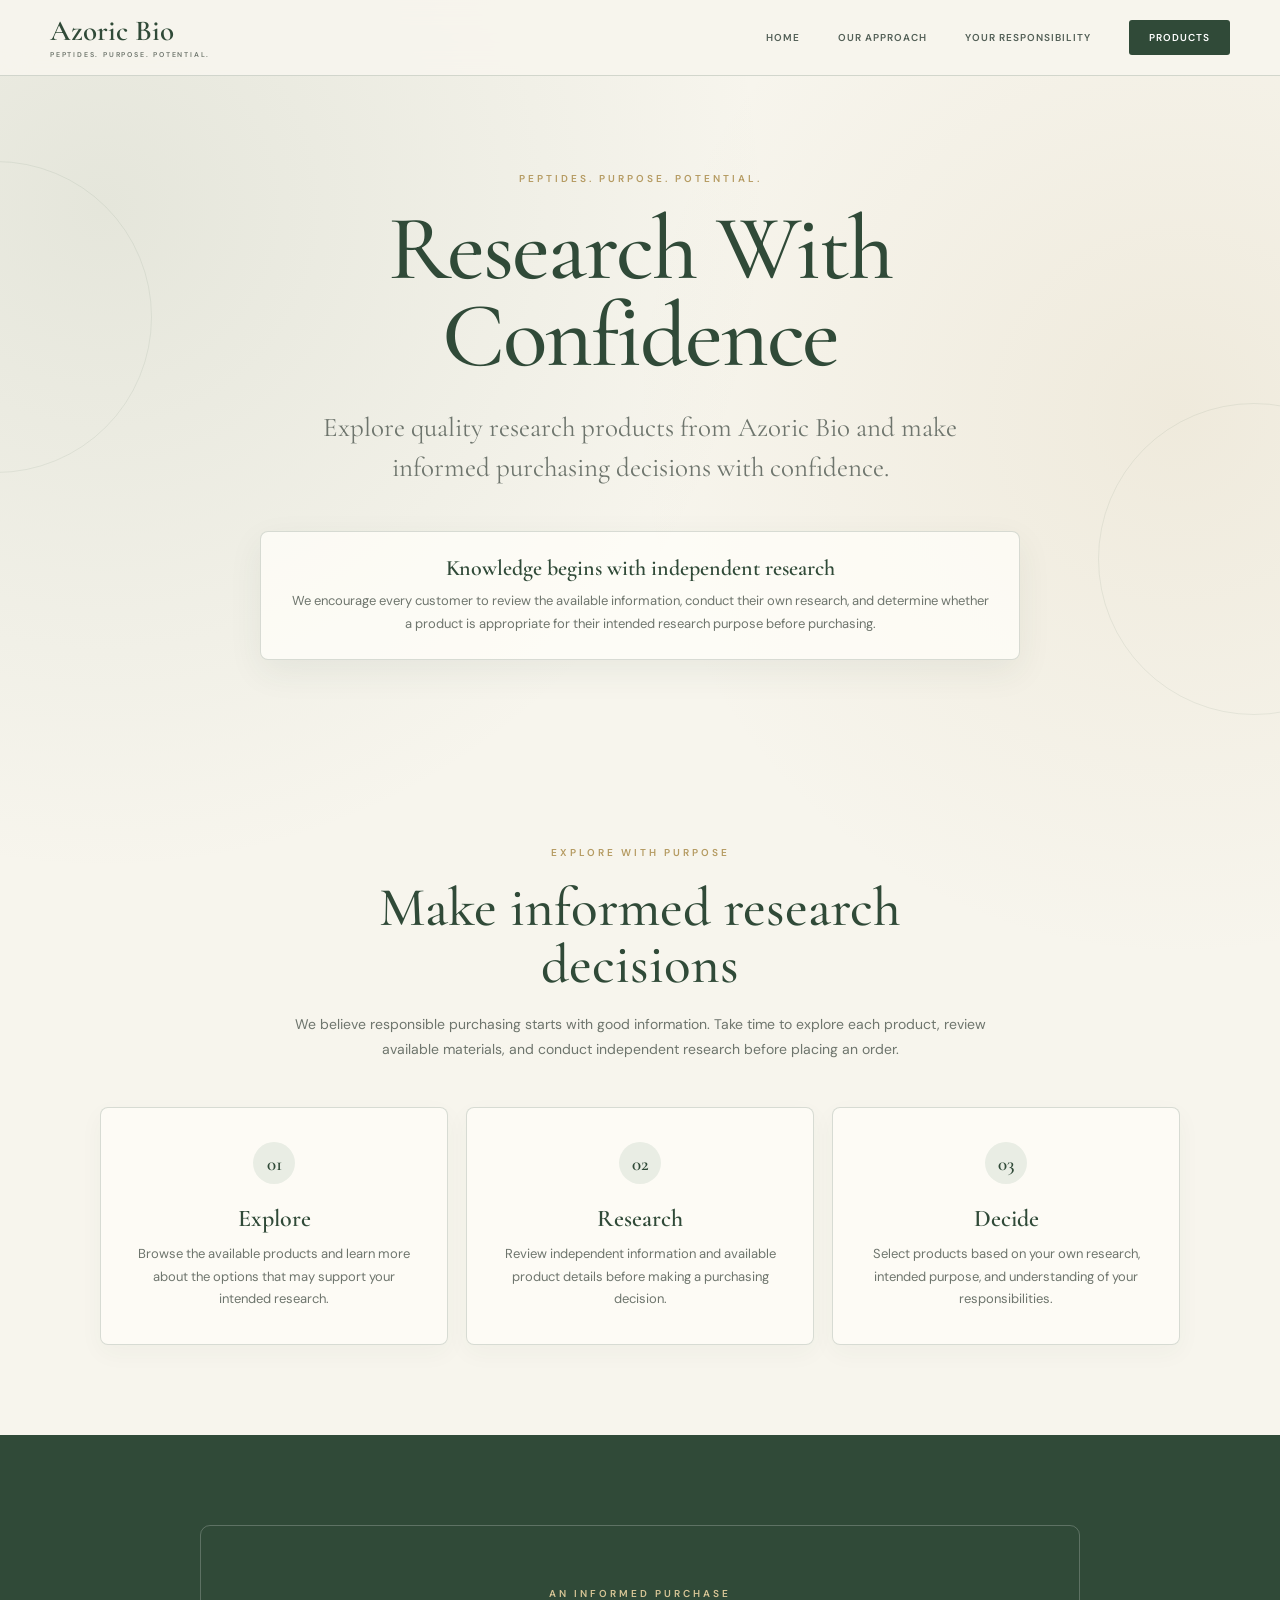
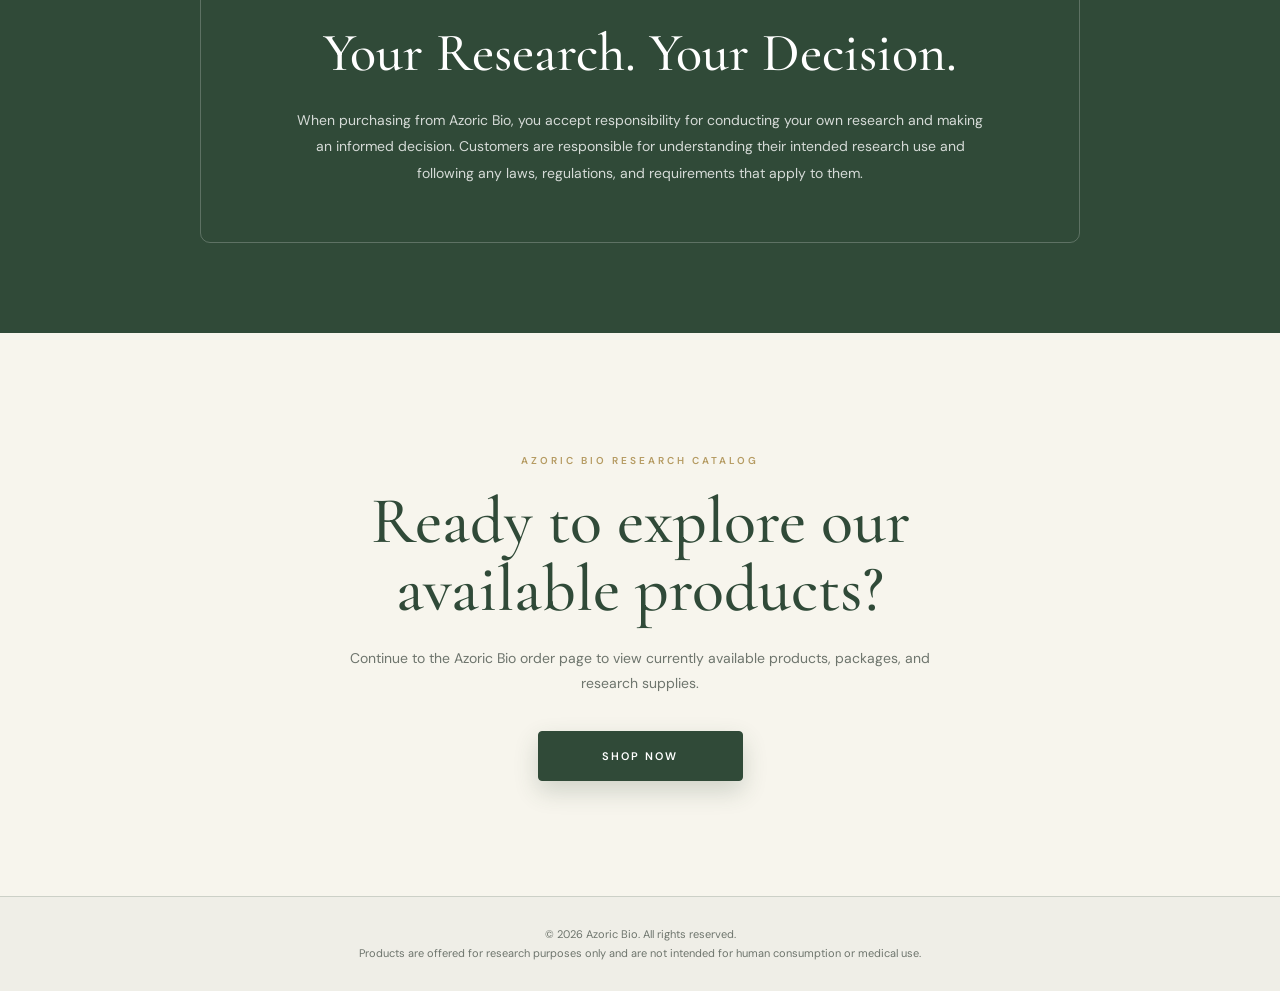
==== index.html @ 58c28a0c "shop to products" ====
<!DOCTYPE html>
<html lang="en">
<head>
  <meta charset="UTF-8">
  <meta name="viewport" content="width=device-width, initial-scale=1.0">

  <title>Azoric Bio — Research With Confidence</title>

  <link
    href="https://fonts.googleapis.com/css2?family=Cormorant+Garamond:wght@400;500;600;700&family=DM+Sans:wght@400;500;600&display=swap"
    rel="stylesheet"
  >

  <style>
    :root {
      --ivory: #f7f5ed;
      --surface: #fffef9;
      --green: #304a38;
      --sage: #87977d;
      --sage-light: #e9ede4;
      --gold: #b59b62;
      --text: #26352b;
      --muted: #6e756d;
      --border: rgba(48, 74, 56, 0.18);
    }

    * {
      box-sizing: border-box;
      margin: 0;
      padding: 0;
    }

    html {
      scroll-behavior: smooth;
    }

    body {
      min-height: 100vh;
      color: var(--text);
      background:
        radial-gradient(
          circle at 8% 8%,
          rgba(135, 151, 125, 0.16),
          transparent 25%
        ),
        radial-gradient(
          circle at 92% 16%,
          rgba(181, 155, 98, 0.12),
          transparent 22%
        ),
        var(--ivory);
      font-family: "DM Sans", Arial, sans-serif;
    }

    a {
      color: inherit;
    }

    /* Header */

    .site-header {
      position: sticky;
      top: 0;
      z-index: 10;
      display: grid;
      grid-template-columns: auto 1fr;
      align-items: center;
      gap: 35px;
      min-height: 76px;
      padding: 12px max(24px, calc((100% - 1180px) / 2));
      background: rgba(247, 245, 237, 0.94);
      border-bottom: 1px solid var(--border);
      backdrop-filter: blur(14px);
    }

    .brand {
      text-decoration: none;
      white-space: nowrap;
    }

    .brand-name {
      display: block;
      color: var(--green);
      font-family: "Cormorant Garamond", Georgia, serif;
      font-size: 29px;
      font-weight: 600;
      line-height: 1;
    }

    .brand-tagline {
      display: block;
      margin-top: 5px;
      color: var(--muted);
      font-size: 7px;
      font-weight: 600;
      letter-spacing: 1.8px;
      text-transform: uppercase;
    }

    .main-nav {
      display: flex;
      align-items: center;
      justify-content: flex-end;
      gap: clamp(18px, 3vw, 38px);
    }

    .main-nav a {
      padding: 12px 0;
      color: #536057;
      font-size: 10px;
      font-weight: 600;
      letter-spacing: 1px;
      text-decoration: none;
      text-transform: uppercase;
      white-space: nowrap;
      transition: color 0.2s ease;
    }

    .main-nav a:hover {
      color: var(--green);
    }

    .nav-shop {
      padding: 11px 20px !important;
      color: white !important;
      background: var(--green);
      border-radius: 3px;
      transition:
        background 0.2s ease,
        transform 0.2s ease !important;
    }

    .nav-shop:hover {
      background: #243a2b;
      transform: translateY(-1px);
    }

    main {
      overflow: hidden;
    }

    /* Hero */

    .hero {
      position: relative;
      display: grid;
      place-items: center;
      min-height: 620px;
      padding: 90px 24px;
      text-align: center;
    }

    .hero::before,
    .hero::after {
      content: "";
      position: absolute;
      width: 310px;
      height: 310px;
      border: 1px solid rgba(48, 74, 56, 0.08);
      border-radius: 50%;
    }

    .hero::before {
      top: 85px;
      left: -160px;
    }

    .hero::after {
      right: -130px;
      bottom: 35px;
    }

    .hero-content {
      position: relative;
      z-index: 1;
      width: 100%;
      max-width: 850px;
    }

    .eyebrow {
      display: inline-block;
      margin-bottom: 20px;
      color: var(--gold);
      font-size: 10px;
      font-weight: 600;
      letter-spacing: 3px;
      text-transform: uppercase;
    }

    .hero h1 {
      color: var(--green);
      font-family: "Cormorant Garamond", Georgia, serif;
      font-size: clamp(55px, 8vw, 92px);
      font-weight: 500;
      letter-spacing: -2px;
      line-height: 0.95;
    }

    .hero-description {
      max-width: 650px;
      margin: 28px auto 0;
      color: var(--muted);
      font-family: "Cormorant Garamond", Georgia, serif;
      font-size: clamp(20px, 3vw, 27px);
      line-height: 1.5;
    }

    .research-notice {
      max-width: 760px;
      margin: 42px auto 0;
      padding: 23px 28px;
      background: rgba(255, 254, 249, 0.76);
      border: 1px solid var(--border);
      border-radius: 8px;
      box-shadow: 0 12px 35px rgba(48, 74, 56, 0.07);
    }

    .research-notice strong {
      display: block;
      margin-bottom: 8px;
      color: var(--green);
      font-family: "Cormorant Garamond", Georgia, serif;
      font-size: 22px;
      font-weight: 600;
    }

    .research-notice p {
      color: var(--muted);
      font-size: 13px;
      line-height: 1.8;
    }

    /* Shared sections */

    .content-section {
      padding: 90px 24px;
      scroll-margin-top: 80px;
    }

    .section-inner {
      width: 100%;
      max-width: 1080px;
      margin: 0 auto;
    }

    .section-heading {
      max-width: 700px;
      margin: 0 auto 45px;
      text-align: center;
    }

    .section-heading h2 {
      color: var(--green);
      font-family: "Cormorant Garamond", Georgia, serif;
      font-size: clamp(38px, 5vw, 55px);
      font-weight: 500;
      line-height: 1.05;
    }

    .section-heading p {
      margin-top: 18px;
      color: var(--muted);
      font-size: 14px;
      line-height: 1.8;
    }

    /* Explore, research and decide cards */

    .use-grid {
      display: grid;
      grid-template-columns: repeat(3, minmax(0, 1fr));
      gap: 18px;
    }

    .use-card {
      padding: 34px 28px;
      background: rgba(255, 254, 249, 0.72);
      border: 1px solid var(--border);
      border-radius: 8px;
      text-align: center;
      box-shadow: 0 8px 24px rgba(48, 74, 56, 0.04);
      transition:
        transform 0.2s ease,
        box-shadow 0.2s ease;
    }

    .use-card:hover {
      transform: translateY(-3px);
      box-shadow: 0 13px 30px rgba(48, 74, 56, 0.08);
    }

    .use-card-number {
      display: grid;
      place-items: center;
      width: 42px;
      height: 42px;
      margin: 0 auto 20px;
      color: var(--green);
      background: var(--sage-light);
      border-radius: 50%;
      font-family: "Cormorant Garamond", Georgia, serif;
      font-size: 19px;
      font-weight: 600;
    }

    .use-card h3 {
      color: var(--green);
      font-family: "Cormorant Garamond", Georgia, serif;
      font-size: 24px;
      font-weight: 600;
    }

    .use-card p {
      margin-top: 10px;
      color: var(--muted);
      font-size: 13px;
      line-height: 1.7;
    }

    /* Customer responsibility section */

    .responsibility-section {
      background: var(--green);
    }

    .responsibility-card {
      max-width: 880px;
      margin: 0 auto;
      padding: 55px;
      color: white;
      border: 1px solid rgba(255, 255, 255, 0.22);
      border-radius: 10px;
      text-align: center;
    }

    .responsibility-card .eyebrow {
      color: #d7c596;
    }

    .responsibility-card h2 {
      font-family: "Cormorant Garamond", Georgia, serif;
      font-size: clamp(38px, 5vw, 54px);
      font-weight: 500;
    }

    .responsibility-card p {
      max-width: 700px;
      margin: 22px auto 0;
      color: rgba(255, 255, 255, 0.8);
      font-size: 14px;
      line-height: 1.9;
    }

    /* Shop call to action */

    .cta-section {
      padding: 115px 24px;
      text-align: center;
    }

    .cta-section h2 {
      max-width: 730px;
      margin: 0 auto;
      color: var(--green);
      font-family: "Cormorant Garamond", Georgia, serif;
      font-size: clamp(42px, 6vw, 66px);
      font-weight: 500;
      line-height: 1.04;
    }

    .cta-section p {
      max-width: 590px;
      margin: 22px auto 35px;
      color: var(--muted);
      font-size: 14px;
      line-height: 1.8;
    }

    .shop-button {
      display: inline-block;
      min-width: 205px;
      padding: 17px 28px;
      color: white;
      background: var(--green);
      border: 1px solid var(--green);
      border-radius: 4px;
      box-shadow: 0 10px 25px rgba(48, 74, 56, 0.2);
      font-size: 11px;
      font-weight: 600;
      letter-spacing: 2px;
      text-decoration: none;
      text-transform: uppercase;
      transition:
        color 0.2s ease,
        background 0.2s ease,
        transform 0.2s ease;
    }

    .shop-button:hover {
      color: var(--green);
      background: transparent;
      transform: translateY(-2px);
    }

    /* Footer */

    footer {
      padding: 28px 24px;
      color: var(--muted);
      background: #efeee7;
      border-top: 1px solid var(--border);
      font-size: 11px;
      line-height: 1.7;
      text-align: center;
    }

    /* Mobile */

    @media (max-width: 760px) {
      .site-header {
        grid-template-columns: 1fr;
        gap: 8px;
        padding: 14px 18px 0;
      }

      .main-nav {
        justify-content: flex-start;
        gap: 24px;
        overflow-x: auto;
        padding-bottom: 10px;
      }

      .main-nav a {
        font-size: 9px;
      }

      .nav-shop {
        padding: 9px 15px !important;
      }

      .hero {
        min-height: 560px;
        padding-top: 65px;
      }

      .use-grid {
        grid-template-columns: 1fr;
      }

      .responsibility-card {
        padding: 40px 24px;
      }
    }

    @media (max-width: 440px) {
      .brand-name {
        font-size: 25px;
      }

      .hero h1 {
        font-size: 53px;
      }

      .research-notice {
        padding: 22px 18px;
      }

      .content-section {
        padding: 70px 18px;
      }
    }
  </style>
</head>

<body id="top">

  <header class="site-header">
    <a class="brand" href="index.html">
      <span class="brand-name">Azoric Bio</span>
      <span class="brand-tagline">Peptides. Purpose. Potential.</span>
    </a>

    <nav class="main-nav" aria-label="Main navigation">
      <a href="#top">Home</a>
      <a href="#informed-research">Our Approach</a>
      <a href="#responsibility">Your Responsibility</a>
      <a class="nav-shop" href="order.html">Products</a>
    </nav>
  </header>

  <main>
    <section class="hero">
      <div class="hero-content">
        <span class="eyebrow">Peptides. Purpose. Potential.</span>

        <h1>Research With Confidence</h1>

        <p class="hero-description">
          Explore quality research products from Azoric Bio and make
          informed purchasing decisions with confidence.
        </p>

        <div class="research-notice">
          <strong>Knowledge begins with independent research</strong>

          <p>
            We encourage every customer to review the available information,
            conduct their own research, and determine whether a product is
            appropriate for their intended research purpose before purchasing.
          </p>
        </div>
      </div>
    </section>

    <section
      class="content-section"
      id="informed-research"
    >
      <div class="section-inner">
        <div class="section-heading">
          <span class="eyebrow">Explore With Purpose</span>

          <h2>Make informed research decisions</h2>

          <p>
            We believe responsible purchasing starts with good information.
            Take time to explore each product, review available materials,
            and conduct independent research before placing an order.
          </p>
        </div>

        <div class="use-grid">
          <article class="use-card">
            <span class="use-card-number">01</span>

            <h3>Explore</h3>

            <p>
              Browse the available products and learn more about the options
              that may support your intended research.
            </p>
          </article>

          <article class="use-card">
            <span class="use-card-number">02</span>

            <h3>Research</h3>

            <p>
              Review independent information and available product details
              before making a purchasing decision.
            </p>
          </article>

          <article class="use-card">
            <span class="use-card-number">03</span>

            <h3>Decide</h3>

            <p>
              Select products based on your own research, intended purpose,
              and understanding of your responsibilities.
            </p>
          </article>
        </div>
      </div>
    </section>

    <section
      class="content-section responsibility-section"
      id="responsibility"
    >
      <div class="section-inner">
        <div class="responsibility-card">
          <span class="eyebrow">An Informed Purchase</span>

          <h2>Your Research. Your Decision.</h2>

          <p>
            When purchasing from Azoric Bio, you accept responsibility for
            conducting your own research and making an informed decision.
            Customers are responsible for understanding their intended
            research use and following any laws, regulations, and requirements
            that apply to them.
          </p>
        </div>
      </div>
    </section>

    <section class="cta-section">
      <span class="eyebrow">Azoric Bio Research Catalog</span>

      <h2>Ready to explore our available products?</h2>

      <p>
        Continue to the Azoric Bio order page to view currently available
        products, packages, and research supplies.
      </p>

      <a class="shop-button" href="order.html">
        Shop Now
      </a>
    </section>
  </main>

  <footer>
    <div>© 2026 Azoric Bio. All rights reserved.</div>

    <div>
      Products are offered for research purposes only and are not intended
      for human consumption or medical use.
    </div>
  </footer>

</body>
</html>
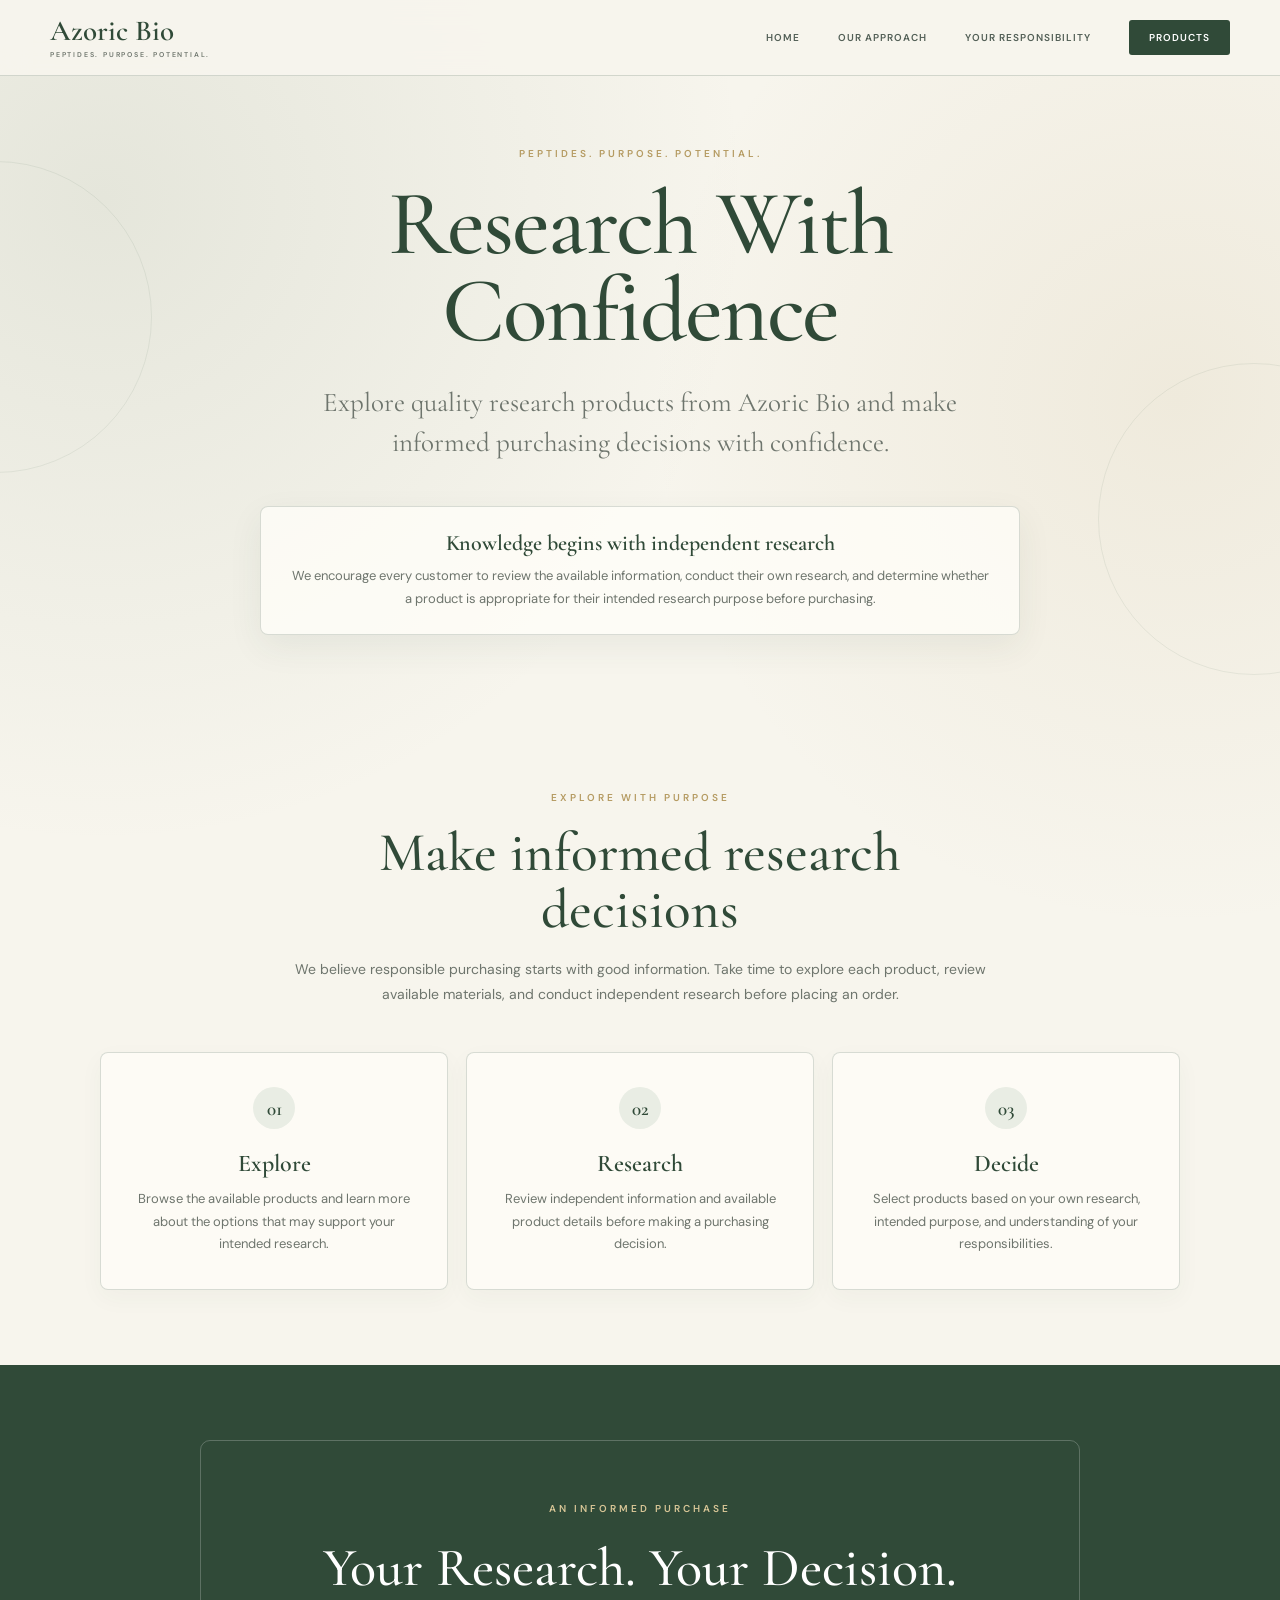
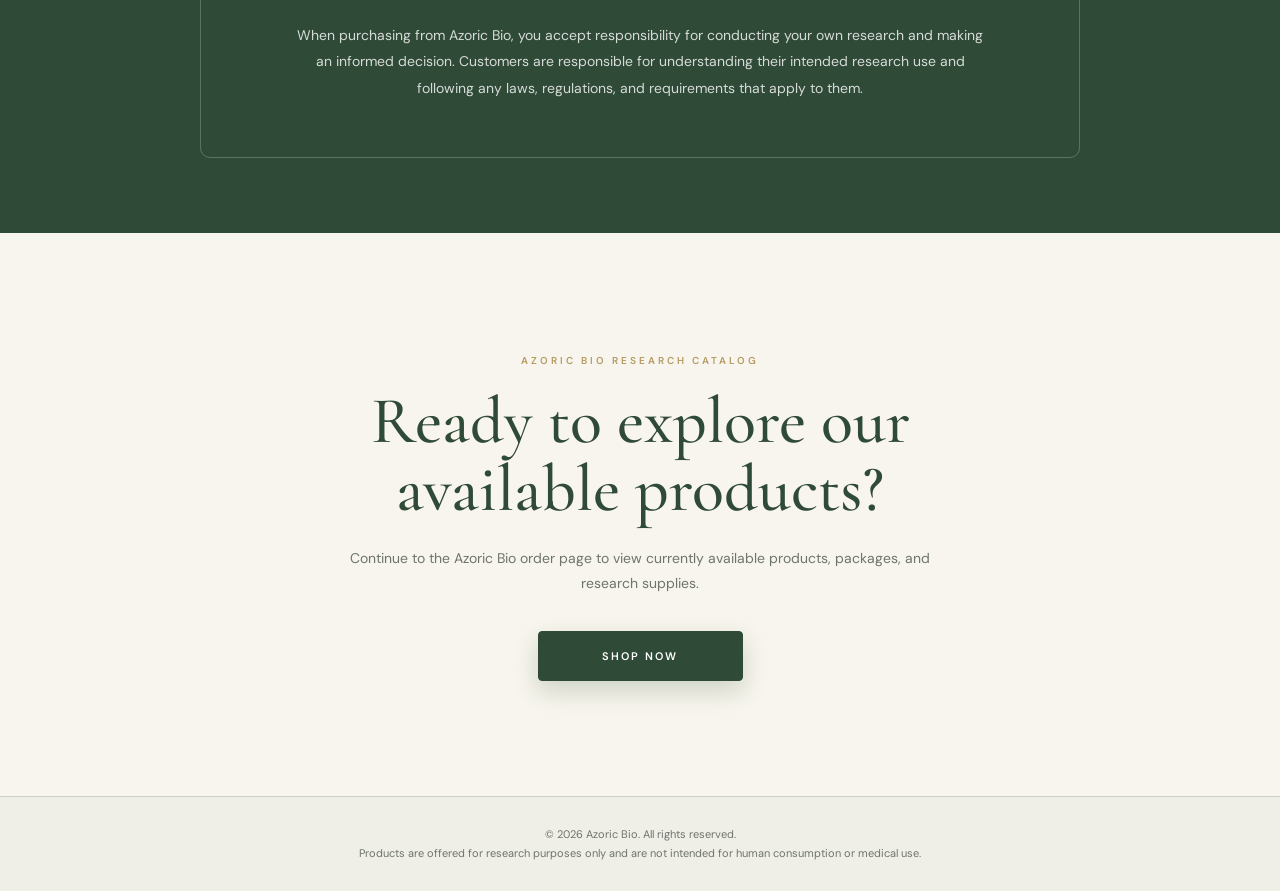
==== commit 05358af4: "Improve homepage spacing" ====
--- a/index.html
+++ b/index.html
@@ -145,8 +145,8 @@
       position: relative;
       display: grid;
       place-items: center;
-      min-height: 620px;
-      padding: 90px 24px;
+      min-height: auto;
+      padding: 65px 24px 75px;
       text-align: center;
     }
 
@@ -233,7 +233,7 @@
     /* Shared sections */
 
     .content-section {
-      padding: 90px 24px;
+      padding: 75px 24px;
       scroll-margin-top: 80px;
     }
 
@@ -439,8 +439,8 @@
       }
 
       .hero {
-        min-height: 560px;
-        padding-top: 65px;
+        min-height: auto;
+        padding-top: 50px 18px 60px;
       }
 
       .use-grid {
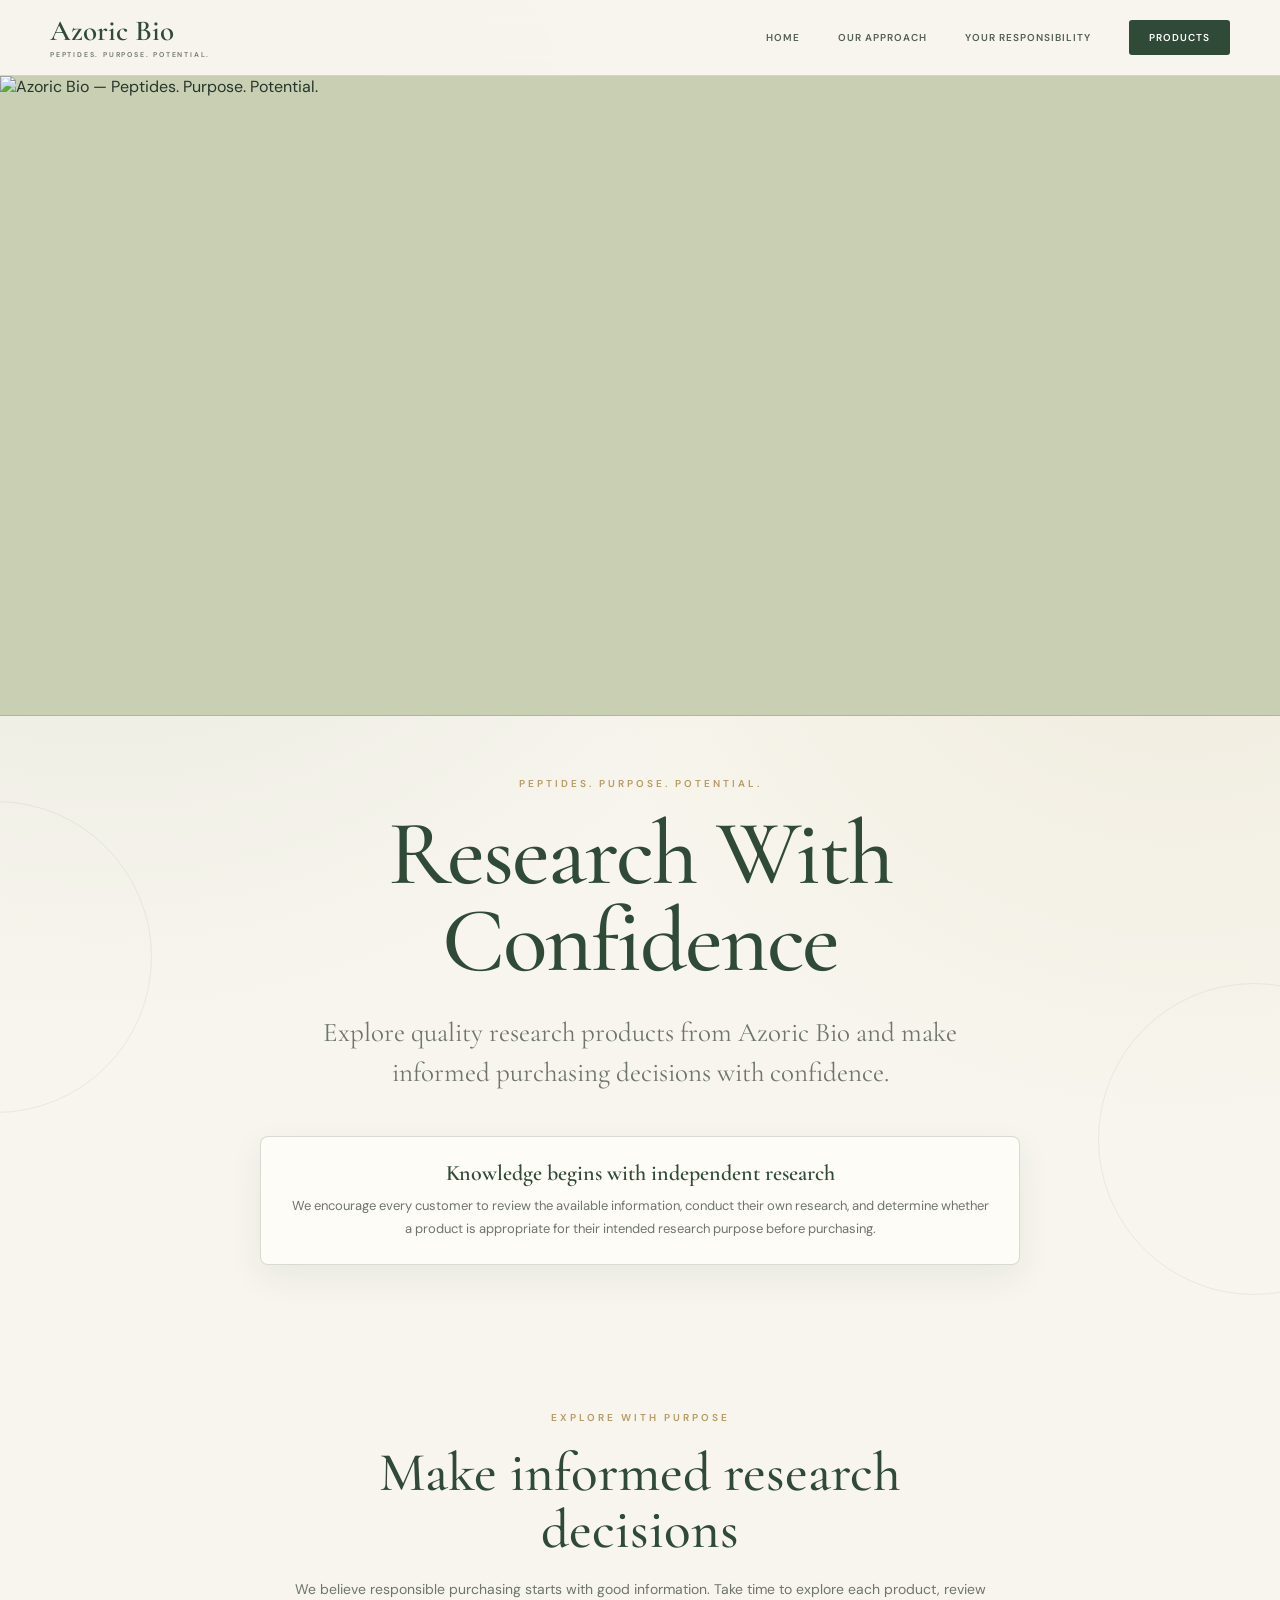
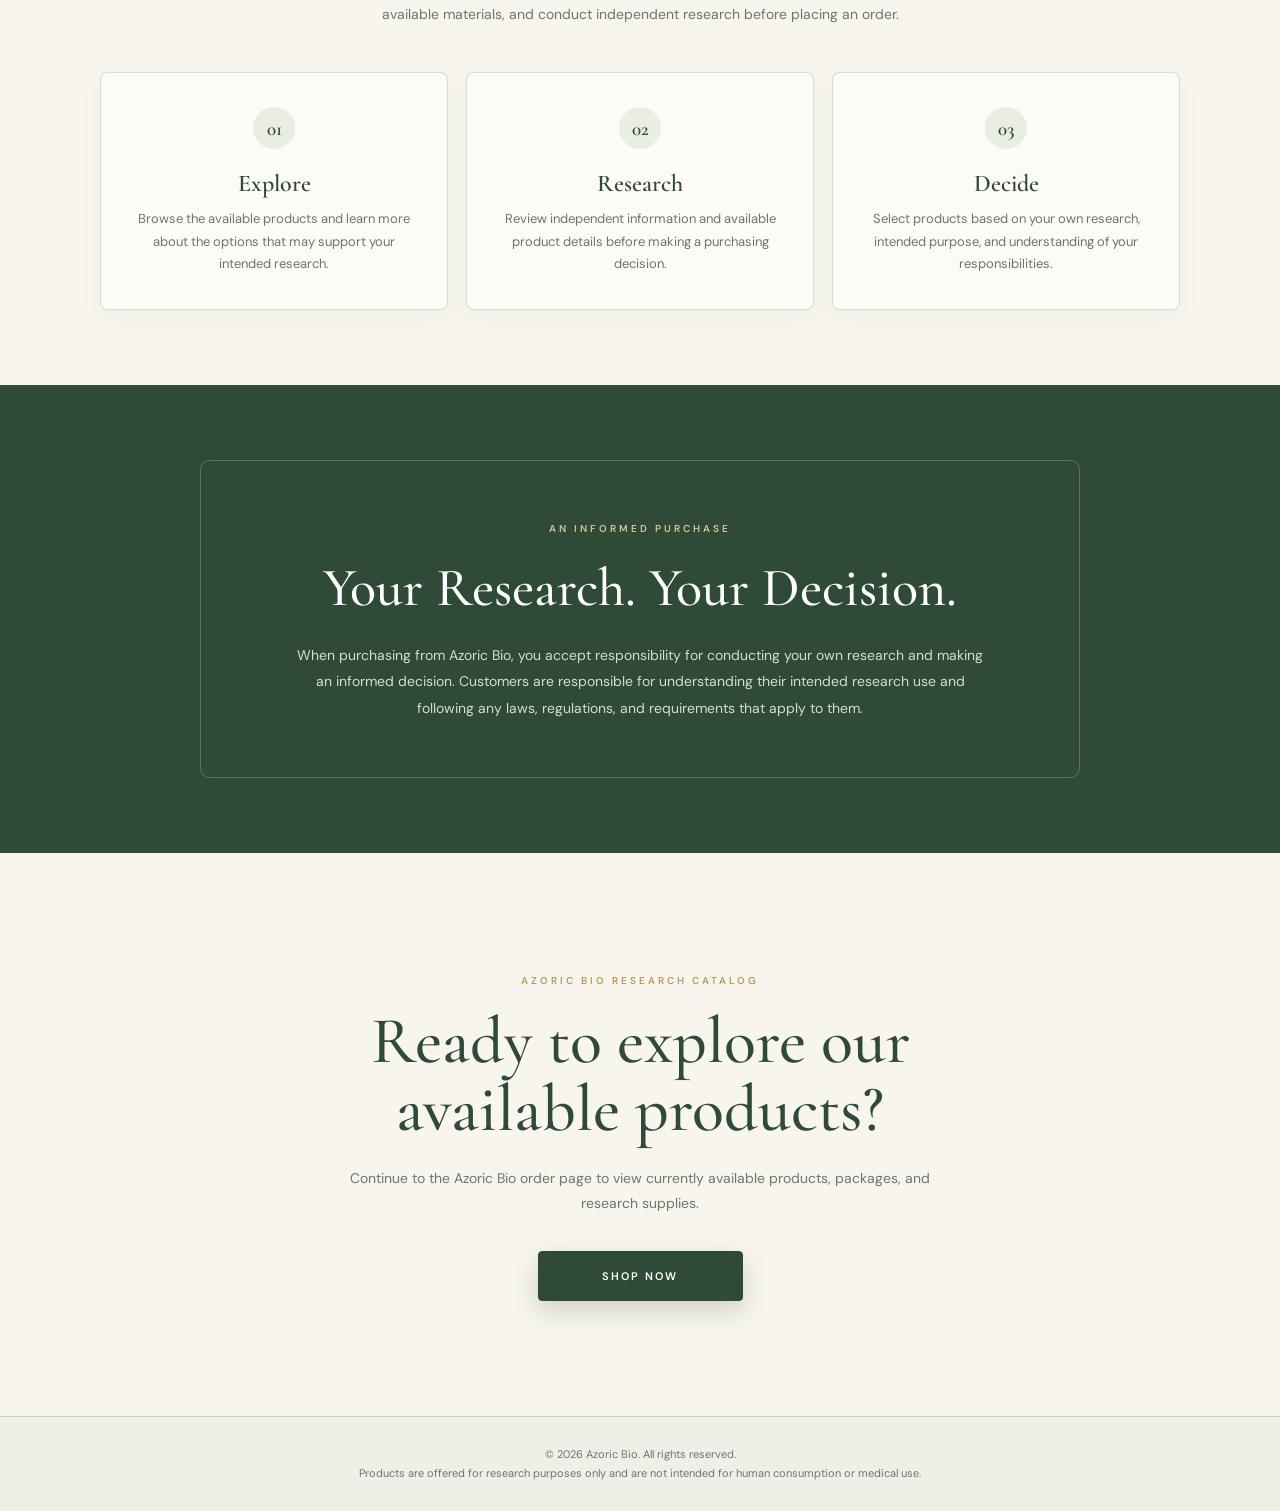
==== commit 5d7079fe: "Fix gap on homepage" ====
--- a/index.html
+++ b/index.html
@@ -146,7 +146,7 @@
       display: grid;
       place-items: center;
       min-height: auto;
-      padding: 65px 24px 75px;
+      padding: 55px 24px 65px;
       text-align: center;
     }
 
@@ -469,6 +469,33 @@
         padding: 70px 18px;
       }
     }
+
+/* Azoric Bio branded hero */
+
+.brand-hero {
+  width: 100%;
+  max-height: 640px;
+  overflow: hidden;
+  background: #c8cfb3;
+  border-bottom: 1px solid var(--border);
+}
+
+.brand-hero img {
+  display: block;
+  width: 100%;
+  height: clamp(360px, 55vw, 640px);
+  object-fit: cover;
+  object-position: center;
+}
+
+@media (max-width: 600px) {
+  .brand-hero img {
+    height: 430px;
+    object-fit: cover;
+    object-position: center;
+  }
+}
+    
   </style>
 </head>
 
@@ -489,6 +516,14 @@
   </header>
 
   <main>
+
+    <section class="brand-hero" aria-label="Azoric Bio">
+  <img
+    src="azoric-hero.jpeg"
+    alt="Azoric Bio — Peptides. Purpose. Potential."
+  >
+</section>
+    
     <section class="hero">
       <div class="hero-content">
         <span class="eyebrow">Peptides. Purpose. Potential.</span>
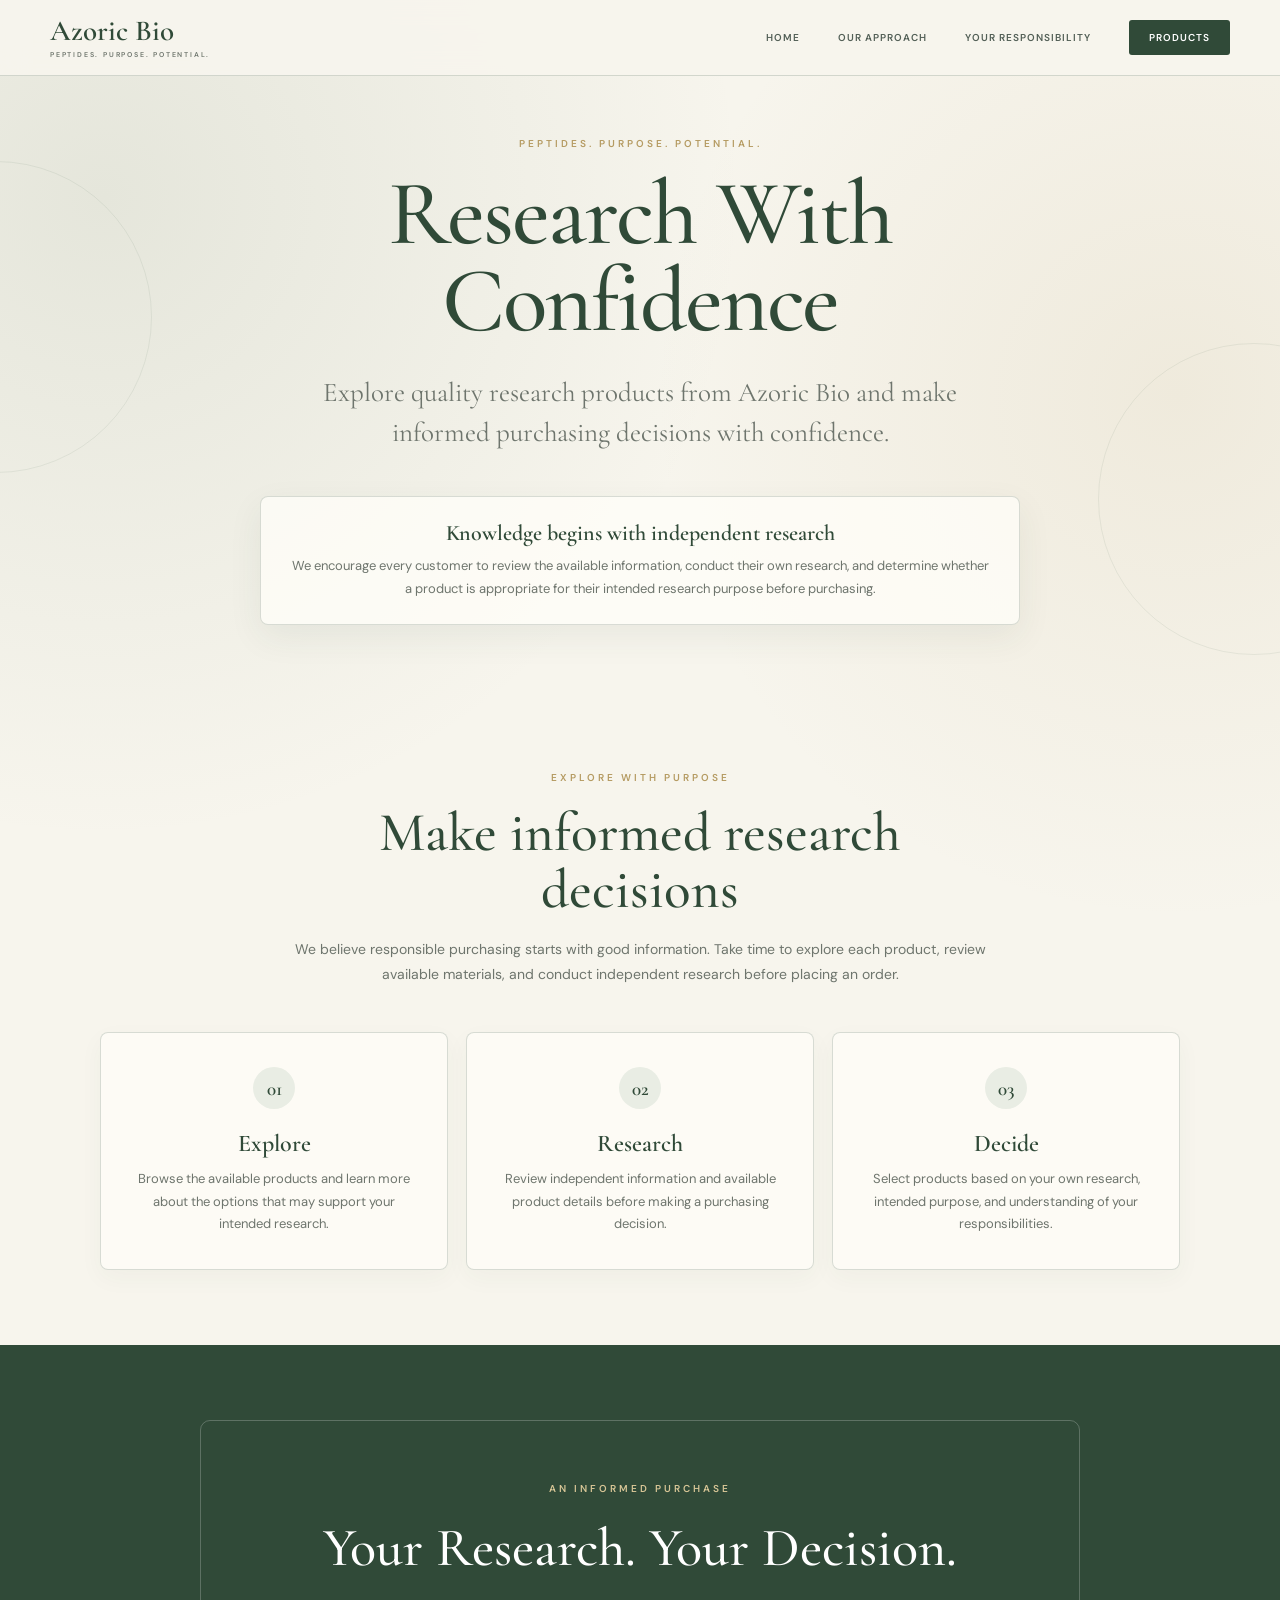
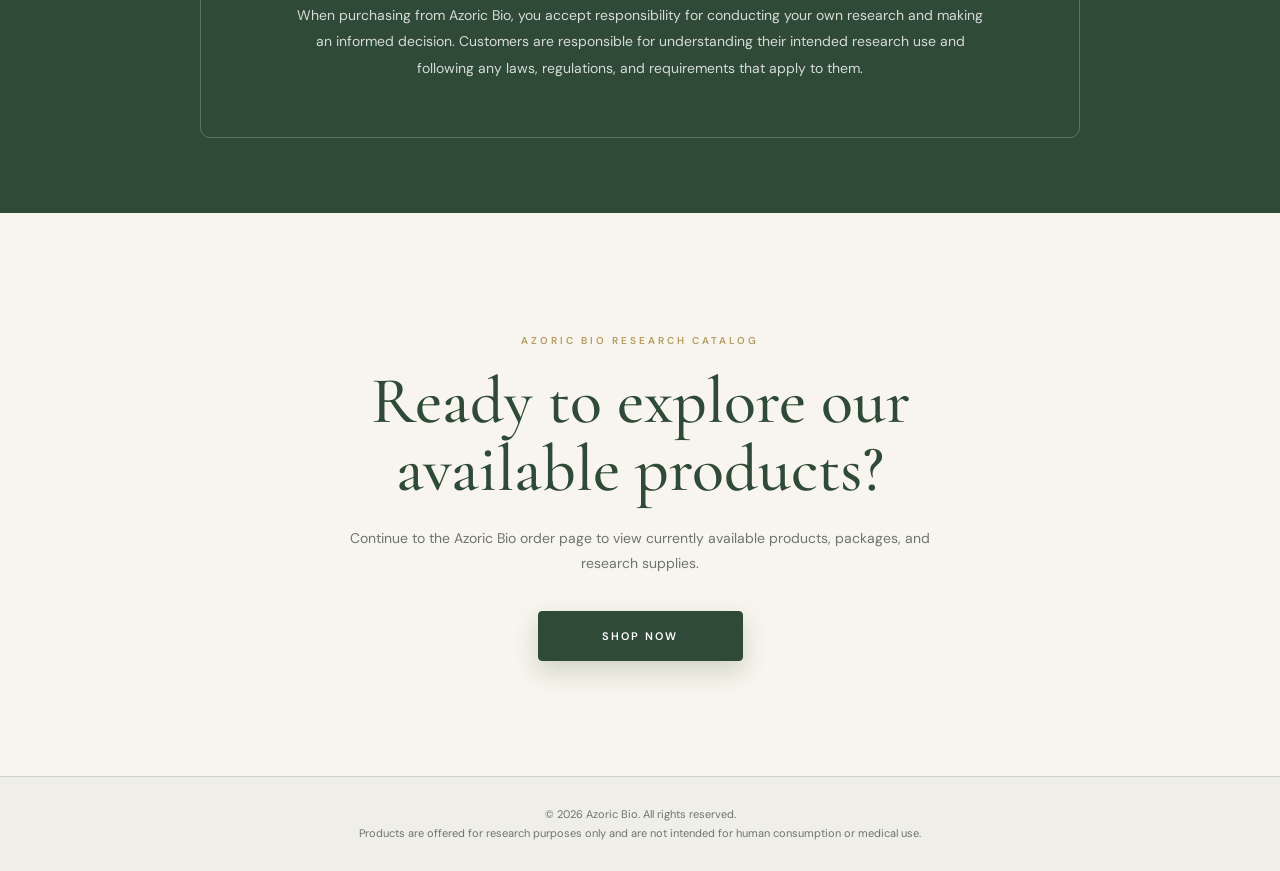
==== commit e2c0cf68: "back to original no logo" ====
--- a/index.html
+++ b/index.html
@@ -469,32 +469,6 @@
         padding: 70px 18px;
       }
     }
-
-/* Azoric Bio branded hero */
-
-.brand-hero {
-  width: 100%;
-  max-height: 640px;
-  overflow: hidden;
-  background: #c8cfb3;
-  border-bottom: 1px solid var(--border);
-}
-
-.brand-hero img {
-  display: block;
-  width: 100%;
-  height: clamp(360px, 55vw, 640px);
-  object-fit: cover;
-  object-position: center;
-}
-
-@media (max-width: 600px) {
-  .brand-hero img {
-    height: 430px;
-    object-fit: cover;
-    object-position: center;
-  }
-}
     
   </style>
 </head>
@@ -516,13 +490,6 @@
   </header>
 
   <main>
-
-    <section class="brand-hero" aria-label="Azoric Bio">
-  <img
-    src="azoric-hero.jpeg"
-    alt="Azoric Bio — Peptides. Purpose. Potential."
-  >
-</section>
     
     <section class="hero">
       <div class="hero-content">
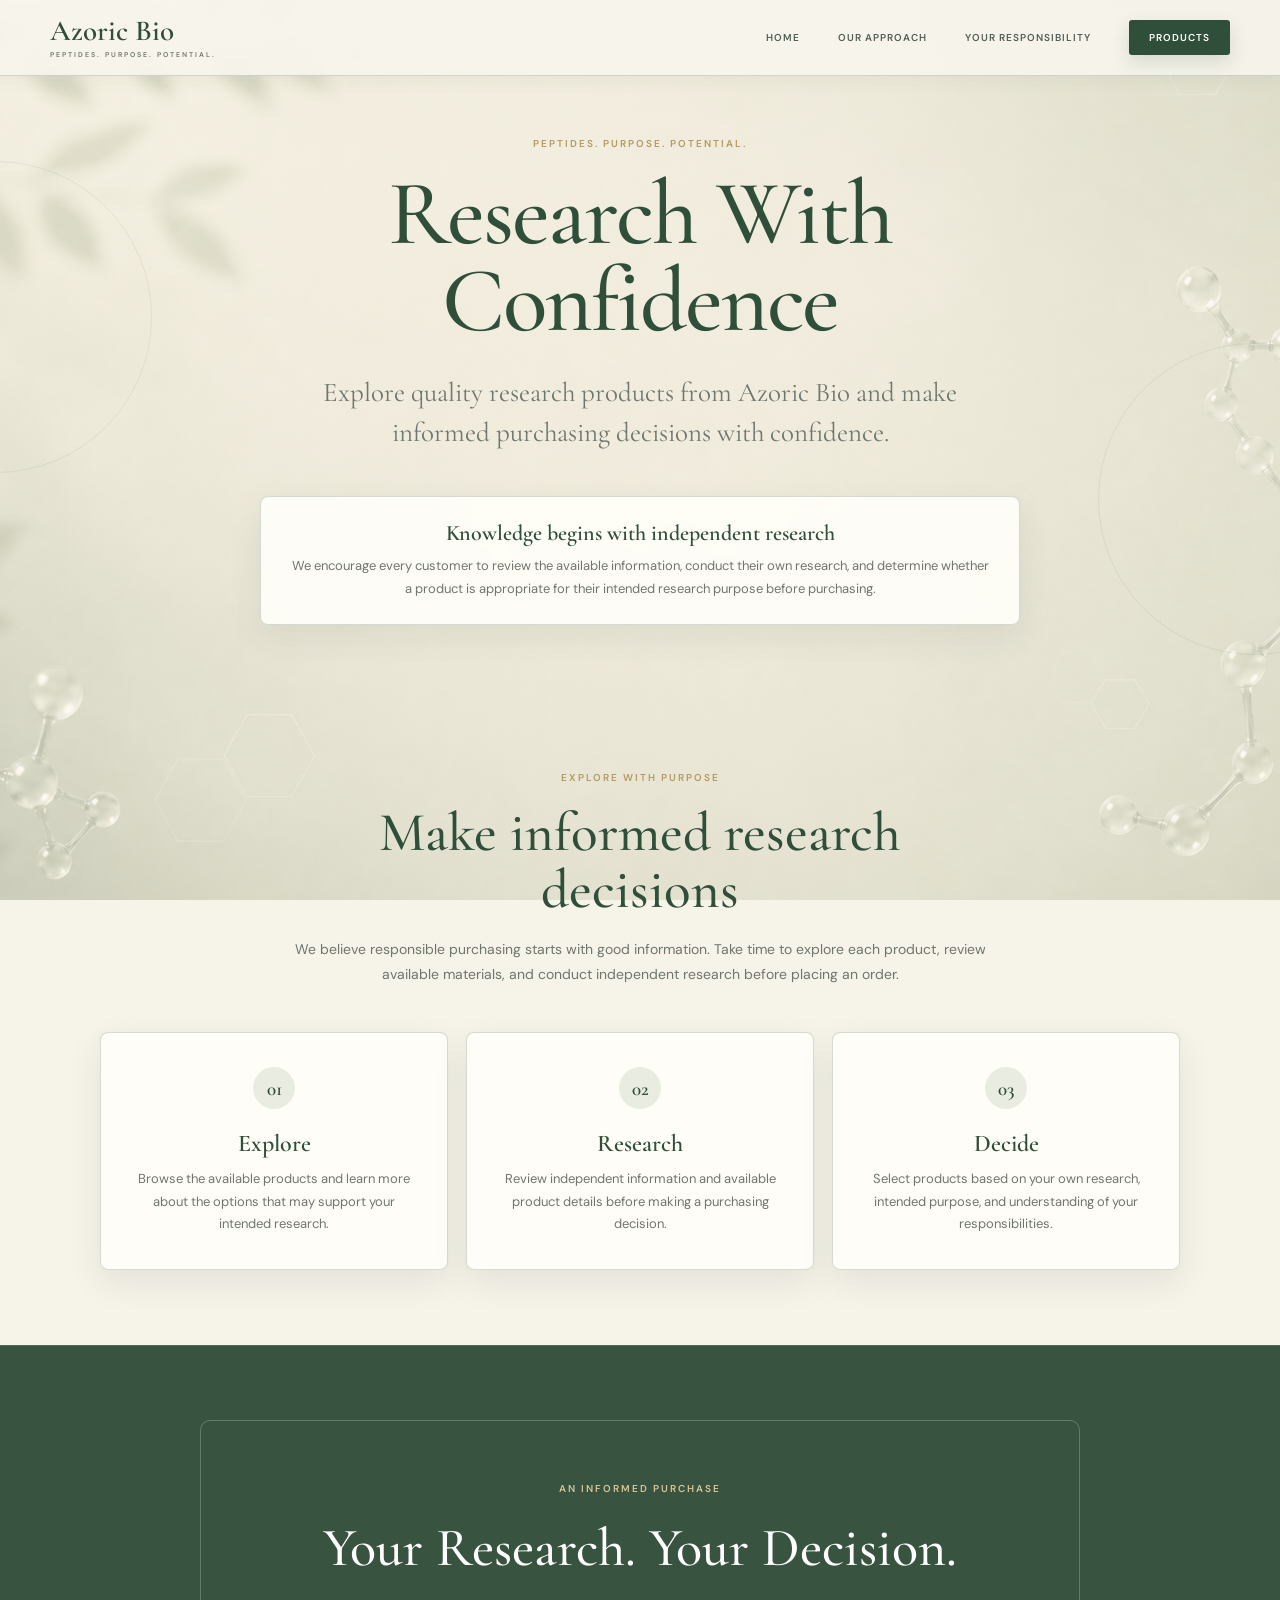
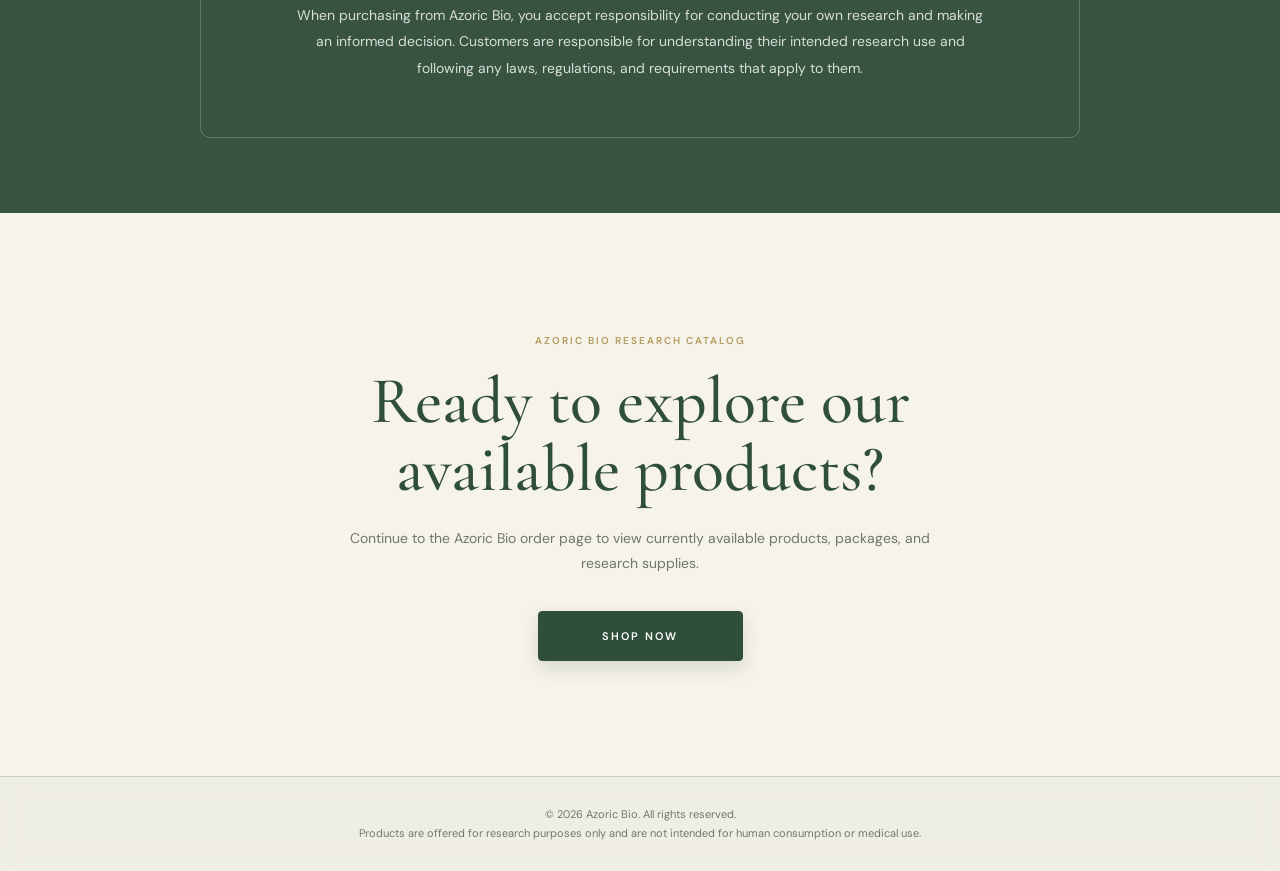
==== commit 6d7c0b79: "Apply shared Azoric Bio visual theme" ====
--- a/index.html
+++ b/index.html
@@ -471,6 +471,8 @@
     }
     
   </style>
+  <link href="https://fonts.googleapis.com/css2?family=Cormorant+Garamond:wght@400;500;600;700&family=DM+Sans:wght@400;500;600&display=swap" rel="stylesheet">
+  <link rel="stylesheet" href="azoric-theme.css">
 </head>
 
 <body id="top">
--- a/azoric-theme.css
+++ b/azoric-theme.css
@@ -0,0 +1,180 @@
+/* Shared Azoric Bio visual theme */
+:root {
+  --az-cream: #f6f3e9;
+  --az-surface: rgba(255, 254, 249, 0.91);
+  --az-sage: #aeb9a0;
+  --az-sage-soft: #e8ece1;
+  --az-green: #304f3a;
+  --az-green-dark: #243d2d;
+  --az-gold: #b59a60;
+  --az-muted: #6f766e;
+  --az-border: rgba(48, 79, 58, 0.20);
+  --az-shadow: 0 12px 34px rgba(48, 66, 52, 0.09);
+
+  --bg: var(--az-cream) !important;
+  --surface: #fffef9 !important;
+  --accent: #87997d !important;
+  --accent2: var(--az-sage-soft) !important;
+  --accent-dark: var(--az-green) !important;
+  --text: #273a2d !important;
+  --muted: var(--az-muted) !important;
+  --border: var(--az-border) !important;
+  --ivory: var(--az-cream) !important;
+  --green: var(--az-green) !important;
+  --sage: #87997d !important;
+  --sage-light: var(--az-sage-soft) !important;
+  --gold: var(--az-gold) !important;
+}
+
+html {
+  background: var(--az-cream);
+}
+
+body {
+  color: var(--az-green-dark) !important;
+  background-color: var(--az-cream) !important;
+  background-image:
+    linear-gradient(rgba(247, 245, 237, 0.42), rgba(247, 245, 237, 0.42)),
+    url("azoric-background.png") !important;
+  background-position: center top !important;
+  background-size: cover !important;
+  background-repeat: no-repeat !important;
+  background-attachment: fixed !important;
+  font-family: "DM Sans", Arial, sans-serif !important;
+}
+
+h1, h2, h3,
+.brand-name,
+.logo-block h1,
+.storefront-intro h2,
+.package-card-header h3,
+.item-name,
+.panel-heading h2,
+.panel-head h2,
+.page-heading h1,
+.heading h1 {
+  color: var(--az-green) !important;
+  font-family: "Cormorant Garamond", Georgia, serif !important;
+}
+
+.site-header {
+  background: rgba(247, 245, 237, 0.88) !important;
+  border-color: var(--az-border) !important;
+  box-shadow: 0 4px 18px rgba(48, 66, 52, 0.05) !important;
+  backdrop-filter: blur(15px);
+  -webkit-backdrop-filter: blur(15px);
+}
+
+.brand-name {
+  font-weight: 600 !important;
+}
+
+.brand-tagline,
+.eyebrow,
+.section-label {
+  letter-spacing: 2px !important;
+}
+
+.main-nav a,
+.storefront-nav a {
+  font-family: "DM Sans", Arial, sans-serif !important;
+}
+
+.nav-shop,
+.cart-link,
+.cart-nav-link,
+.shop-button,
+.shop-link,
+.button-link,
+.checkout-button,
+.place-order,
+.package-add-btn-premium {
+  color: #fff !important;
+  background: var(--az-green) !important;
+  border-color: var(--az-green) !important;
+  box-shadow: 0 7px 18px rgba(48, 79, 58, 0.16);
+}
+
+.nav-shop:hover,
+.cart-link:hover,
+.cart-nav-link:hover,
+.shop-button:hover,
+.shop-link:hover,
+.button-link:hover,
+.checkout-button:hover,
+.place-order:hover {
+  background: var(--az-green-dark) !important;
+}
+
+.research-notice,
+.use-card,
+.package-card,
+.shopping-nav,
+.products-toggle,
+.peptide-table,
+.goal-panel,
+.products-cart-cta,
+.cart-panel,
+.summary-panel,
+.panel,
+.modal-card {
+  background: var(--az-surface) !important;
+  border-color: var(--az-border) !important;
+  box-shadow: var(--az-shadow) !important;
+  backdrop-filter: blur(9px);
+  -webkit-backdrop-filter: blur(9px);
+}
+
+.package-footer,
+.products-cart-cta,
+.guest-note,
+.pickup-note {
+  background: rgba(232, 236, 225, 0.91) !important;
+}
+
+.package-footer-premium {
+  background: rgba(244, 237, 219, 0.93) !important;
+}
+
+input,
+select,
+textarea,
+.quantity-control input {
+  color: var(--az-green-dark) !important;
+  background: rgba(255, 254, 249, 0.95) !important;
+  border-color: var(--az-border) !important;
+}
+
+input:focus,
+select:focus,
+textarea:focus {
+  border-color: #87997d !important;
+  box-shadow: 0 0 0 3px rgba(135, 153, 125, 0.16) !important;
+}
+
+.responsibility-section {
+  background: rgba(48, 79, 58, 0.96) !important;
+  box-shadow: inset 0 1px rgba(255, 255, 255, 0.12);
+}
+
+.responsibility-section h2 {
+  color: #fff !important;
+}
+
+footer {
+  background: rgba(239, 238, 229, 0.90) !important;
+  border-color: var(--az-border) !important;
+  backdrop-filter: blur(12px);
+  -webkit-backdrop-filter: blur(12px);
+}
+
+@media (max-width: 760px) {
+  body {
+    background-attachment: scroll !important;
+    background-position: 58% top !important;
+  }
+
+  .site-header {
+    background: rgba(247, 245, 237, 0.96) !important;
+  }
+}
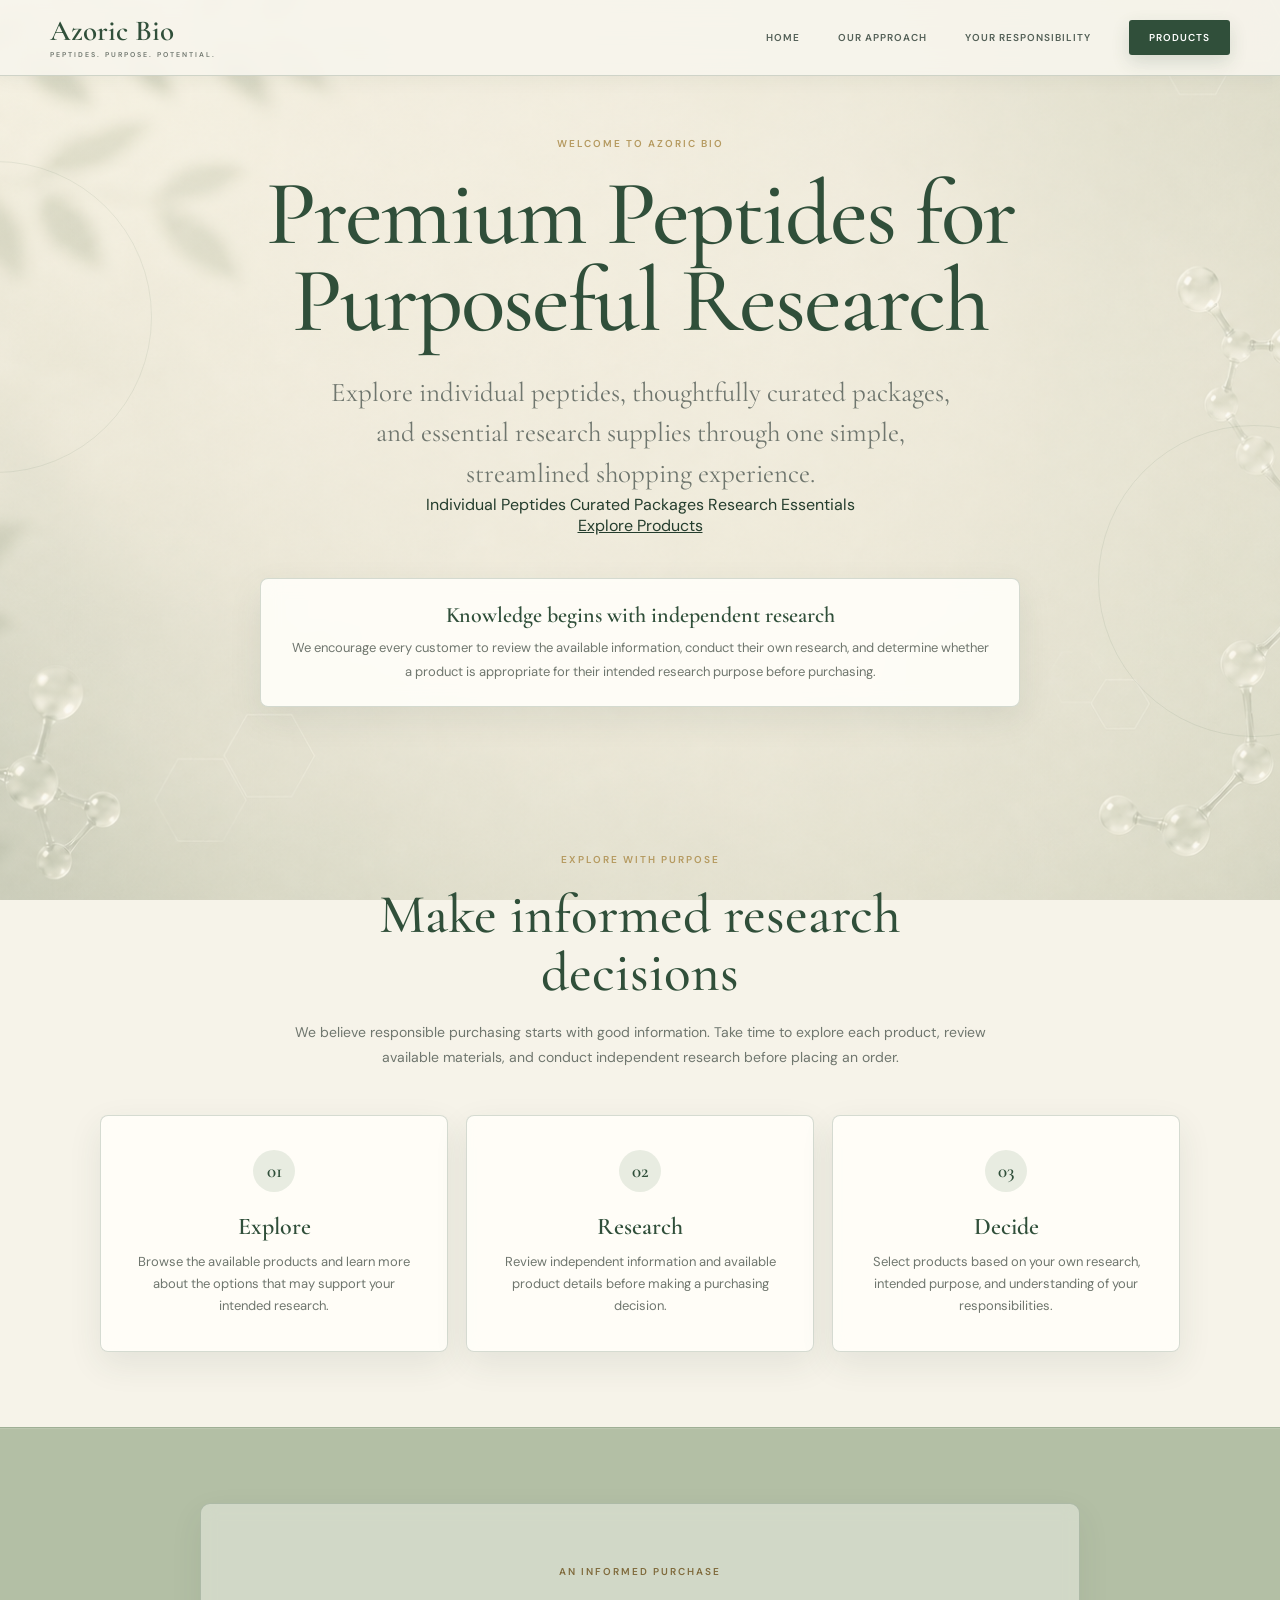
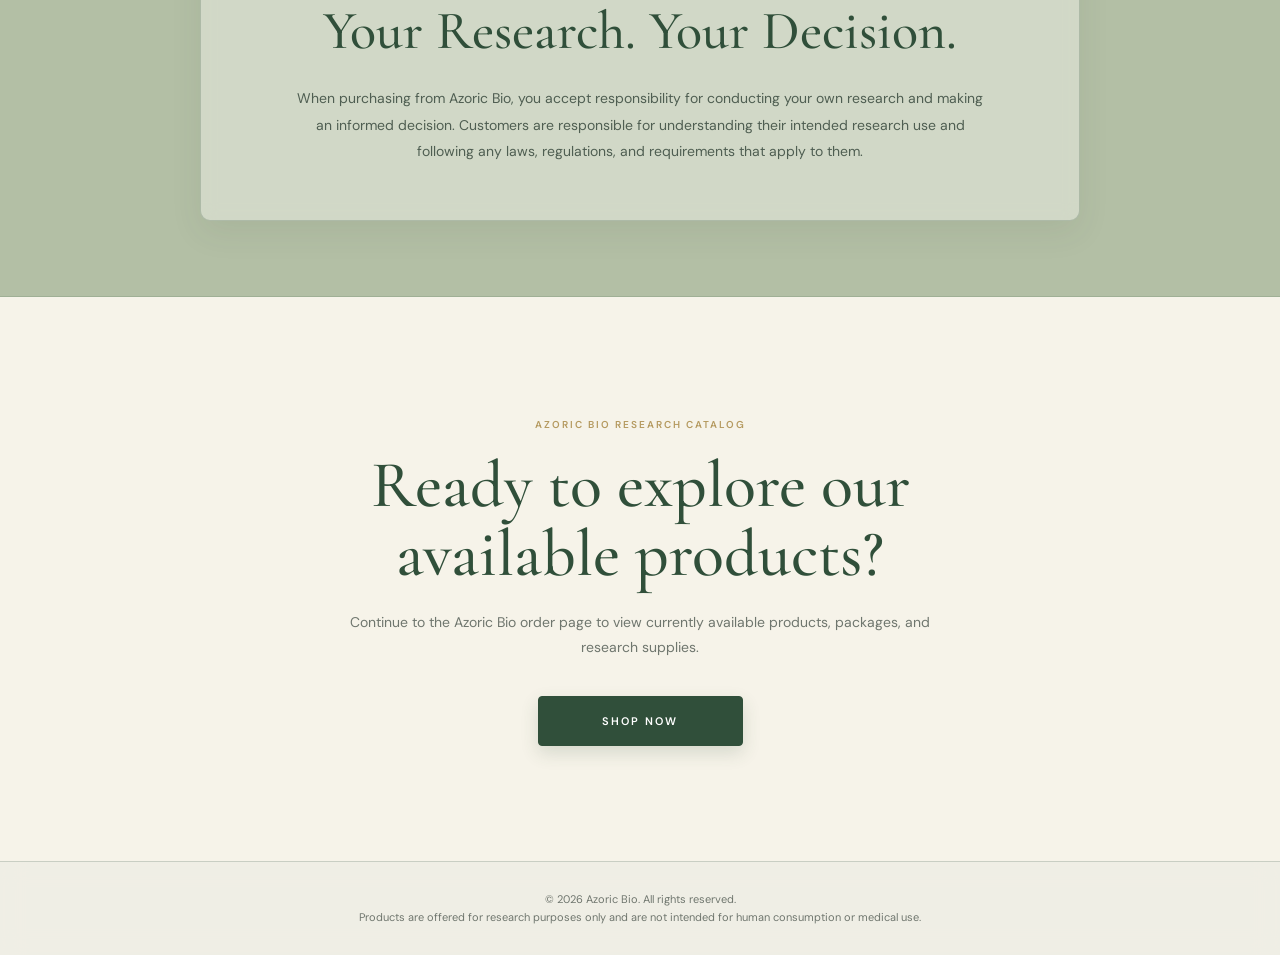
==== commit 1f65fc4e: "Add product-focused homepage introduction" ====
--- a/index.html
+++ b/index.html
@@ -495,14 +495,25 @@
     
     <section class="hero">
       <div class="hero-content">
-        <span class="eyebrow">Peptides. Purpose. Potential.</span>
-
-        <h1>Research With Confidence</h1>
+        <span class="eyebrow">Welcome to Azoric Bio</span>
+
+        <h1>Premium Peptides for Purposeful Research</h1>
 
         <p class="hero-description">
-          Explore quality research products from Azoric Bio and make
-          informed purchasing decisions with confidence.
+          Explore individual peptides, thoughtfully curated packages,
+          and essential research supplies through one simple,
+          streamlined shopping experience.
         </p>
+
+       <div class="hero-highlights">
+         <span>Individual Peptides</span>
+         <span>Curated Packages</span>
+         <span>Research Essentials</span>
+       </div>
+
+<a class="hero-shop-button" href="order.html">
+  Explore Products
+</a>
 
         <div class="research-notice">
           <strong>Knowledge begins with independent research</strong>
--- a/azoric-theme.css
+++ b/azoric-theme.css
@@ -178,3 +178,85 @@
     background: rgba(247, 245, 237, 0.96) !important;
   }
 }
+
+body {
+  overflow-x: hidden;
+}
+
+/* Make the Products-page header full width */
+
+body > .page > .site-header {
+  position: relative;
+  width: 100vw !important;
+  max-width: none !important;
+
+  margin-top: -26px !important;
+  margin-right: 0 !important;
+  margin-bottom: 30px !important;
+  margin-left: calc(50% - 50vw) !important;
+
+  padding:
+    16px
+    max(24px, calc((100vw - 1180px) / 2))
+    18px !important;
+
+  border-top: 0 !important;
+  border-right: 0 !important;
+  border-left: 0 !important;
+}
+
+@media (max-width: 760px) {
+  body > .page > .site-header {
+    margin-top: -18px !important;
+    padding-right: 18px !important;
+    padding-left: 18px !important;
+  }
+}
+
+/* Fix navigation alignment in order.html */
+
+.site-header .storefront-nav {
+  display: flex !important;
+  align-items: center !important;
+  justify-content: flex-end !important;
+  gap: clamp(22px, 3vw, 38px) !important;
+  margin-left: auto !important;
+  width: 100% !important;
+}
+
+@media (max-width: 760px) {
+  .site-header .storefront-nav {
+    justify-content: flex-start !important;
+    margin-left: 0 !important;
+    overflow-x: auto;
+  }
+}
+
+/* Lighten the responsibility section */
+
+.responsibility-section {
+  background: rgba(174, 187, 160, 0.92) !important;
+  border-top: 1px solid rgba(48, 79, 58, 0.15);
+  border-bottom: 1px solid rgba(48, 79, 58, 0.15);
+}
+
+.responsibility-card {
+  color: var(--az-green-dark) !important;
+  background: rgba(255, 254, 249, 0.40) !important;
+  border-color: rgba(48, 79, 58, 0.22) !important;
+  box-shadow: 0 12px 32px rgba(48, 66, 52, 0.08) !important;
+  backdrop-filter: blur(8px);
+  -webkit-backdrop-filter: blur(8px);
+}
+
+.responsibility-section h2 {
+  color: var(--az-green) !important;
+}
+
+.responsibility-card p {
+  color: #4f5e52 !important;
+}
+
+.responsibility-card .eyebrow {
+  color: #806b3d !important;
+}
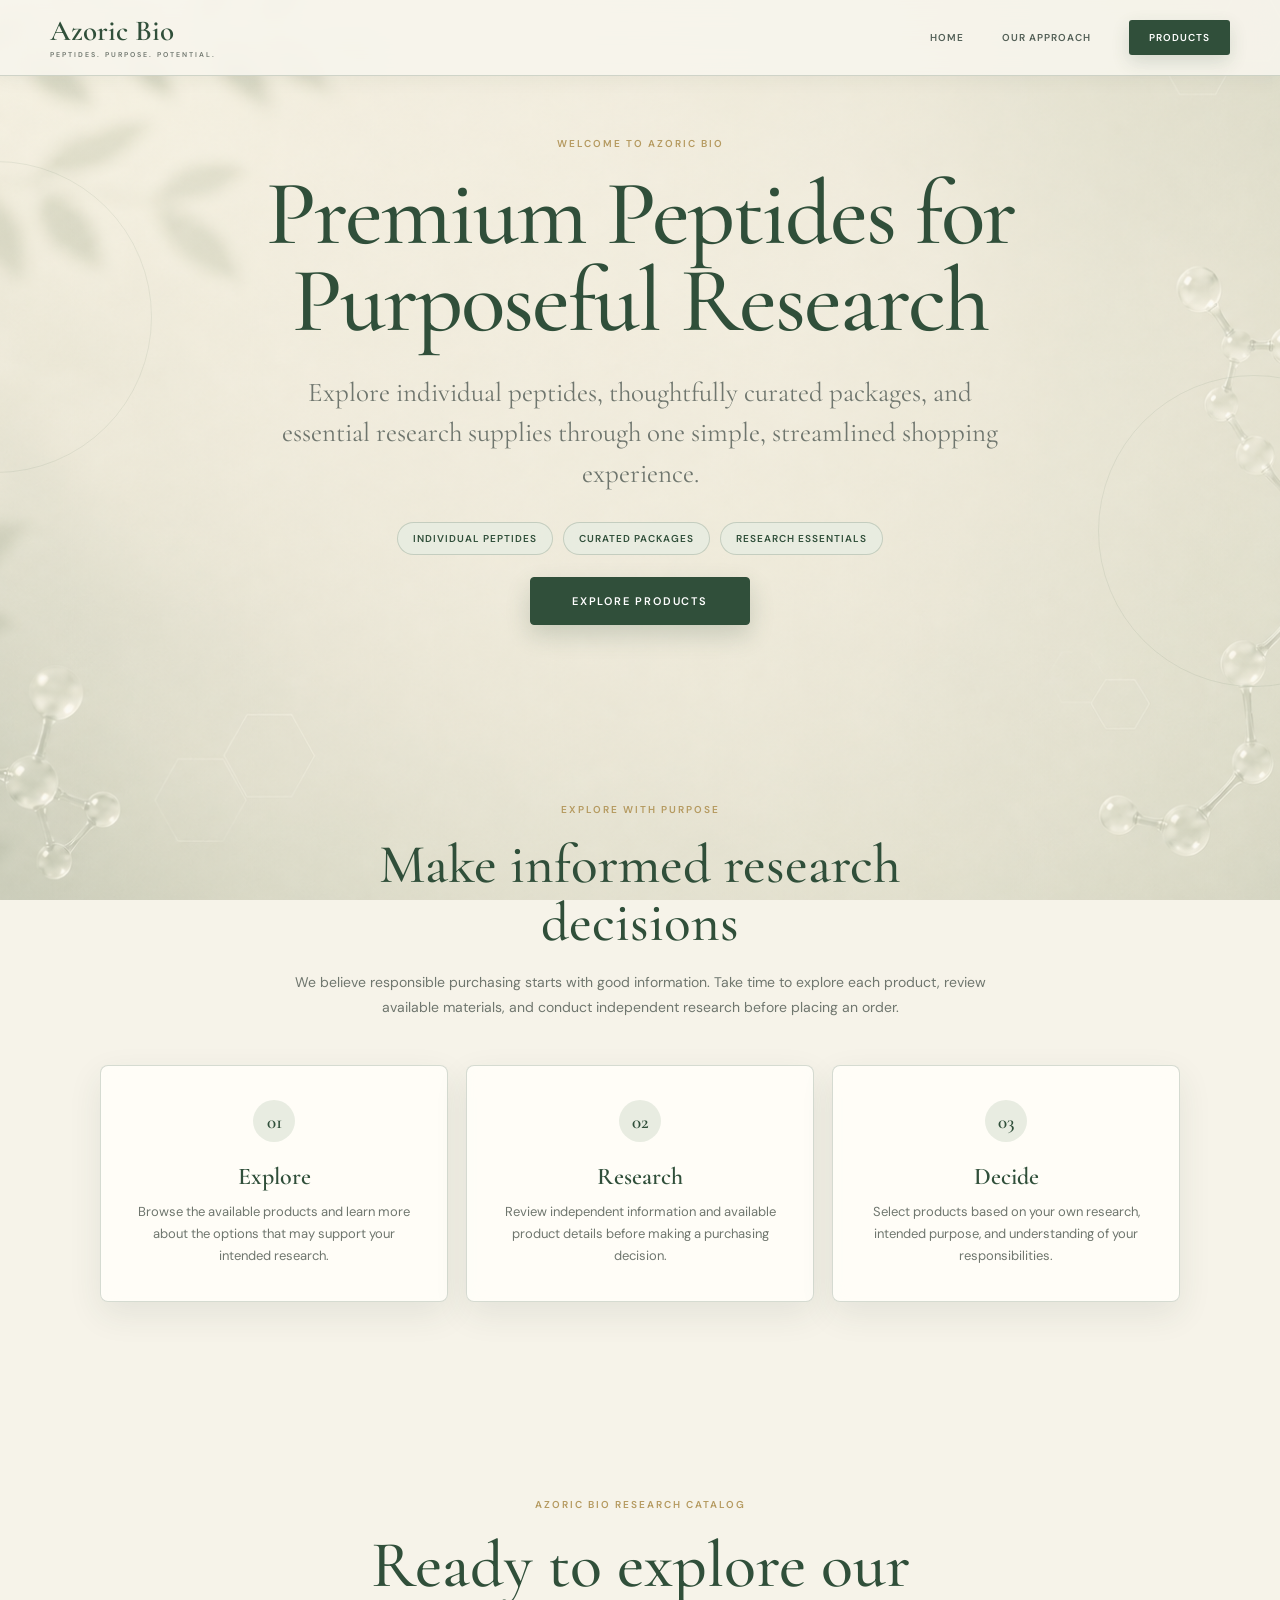
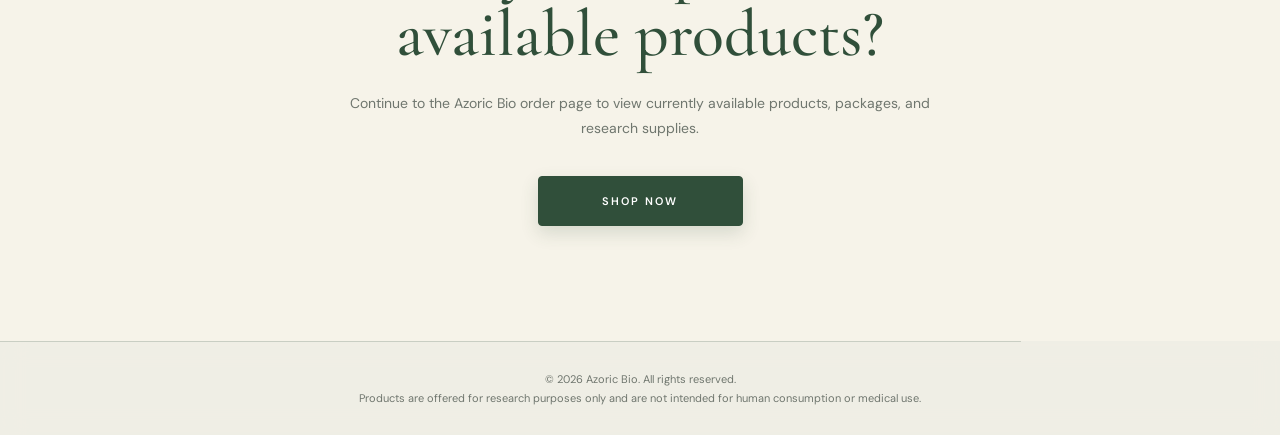
==== commit c364408e: "Remove repetitive homepage messaging" ====
--- a/index.html
+++ b/index.html
@@ -486,7 +486,6 @@
     <nav class="main-nav" aria-label="Main navigation">
       <a href="#top">Home</a>
       <a href="#informed-research">Our Approach</a>
-      <a href="#responsibility">Your Responsibility</a>
       <a class="nav-shop" href="order.html">Products</a>
     </nav>
   </header>
@@ -515,16 +514,6 @@
   Explore Products
 </a>
 
-        <div class="research-notice">
-          <strong>Knowledge begins with independent research</strong>
-
-          <p>
-            We encourage every customer to review the available information,
-            conduct their own research, and determine whether a product is
-            appropriate for their intended research purpose before purchasing.
-          </p>
-        </div>
-      </div>
     </section>
 
     <section
@@ -581,27 +570,6 @@
       </div>
     </section>
 
-    <section
-      class="content-section responsibility-section"
-      id="responsibility"
-    >
-      <div class="section-inner">
-        <div class="responsibility-card">
-          <span class="eyebrow">An Informed Purchase</span>
-
-          <h2>Your Research. Your Decision.</h2>
-
-          <p>
-            When purchasing from Azoric Bio, you accept responsibility for
-            conducting your own research and making an informed decision.
-            Customers are responsible for understanding their intended
-            research use and following any laws, regulations, and requirements
-            that apply to them.
-          </p>
-        </div>
-      </div>
-    </section>
-
     <section class="cta-section">
       <span class="eyebrow">Azoric Bio Research Catalog</span>
 
--- a/azoric-theme.css
+++ b/azoric-theme.css
@@ -260,3 +260,79 @@
 .responsibility-card .eyebrow {
   color: #806b3d !important;
 }
+
+/* Homepage product introduction */
+
+.hero-content {
+  max-width: 930px !important;
+}
+
+.hero h1 {
+  max-width: 880px;
+  margin-right: auto;
+  margin-left: auto;
+}
+
+.hero-description {
+  max-width: 720px !important;
+}
+
+.hero-highlights {
+  display: flex;
+  flex-wrap: wrap;
+  justify-content: center;
+  gap: 10px;
+  margin: 28px auto 22px;
+}
+
+.hero-highlights span {
+  padding: 9px 15px;
+  color: var(--az-green);
+  background: rgba(232, 236, 225, 0.88);
+  border: 1px solid var(--az-border);
+  border-radius: 30px;
+  font-size: 10px;
+  font-weight: 600;
+  letter-spacing: 1px;
+  text-transform: uppercase;
+  backdrop-filter: blur(8px);
+  -webkit-backdrop-filter: blur(8px);
+}
+
+.hero-shop-button {
+  display: inline-block;
+  min-width: 220px;
+  margin-bottom: 32px;
+  padding: 16px 27px;
+  color: #ffffff;
+  background: var(--az-green);
+  border: 1px solid var(--az-green);
+  border-radius: 4px;
+  box-shadow: 0 10px 24px rgba(48, 79, 58, 0.20);
+  font-size: 11px;
+  font-weight: 600;
+  letter-spacing: 1.8px;
+  text-decoration: none;
+  text-transform: uppercase;
+  transition: transform 0.2s ease, background 0.2s ease;
+}
+
+.hero-shop-button:hover {
+  background: var(--az-green-dark);
+  transform: translateY(-2px);
+}
+
+@media (max-width: 600px) {
+  .hero-highlights {
+    align-items: center;
+    flex-direction: column;
+  }
+
+  .hero-highlights span {
+    width: min(100%, 270px);
+  }
+
+  .hero-shop-button {
+    width: min(100%, 300px);
+  }
+}
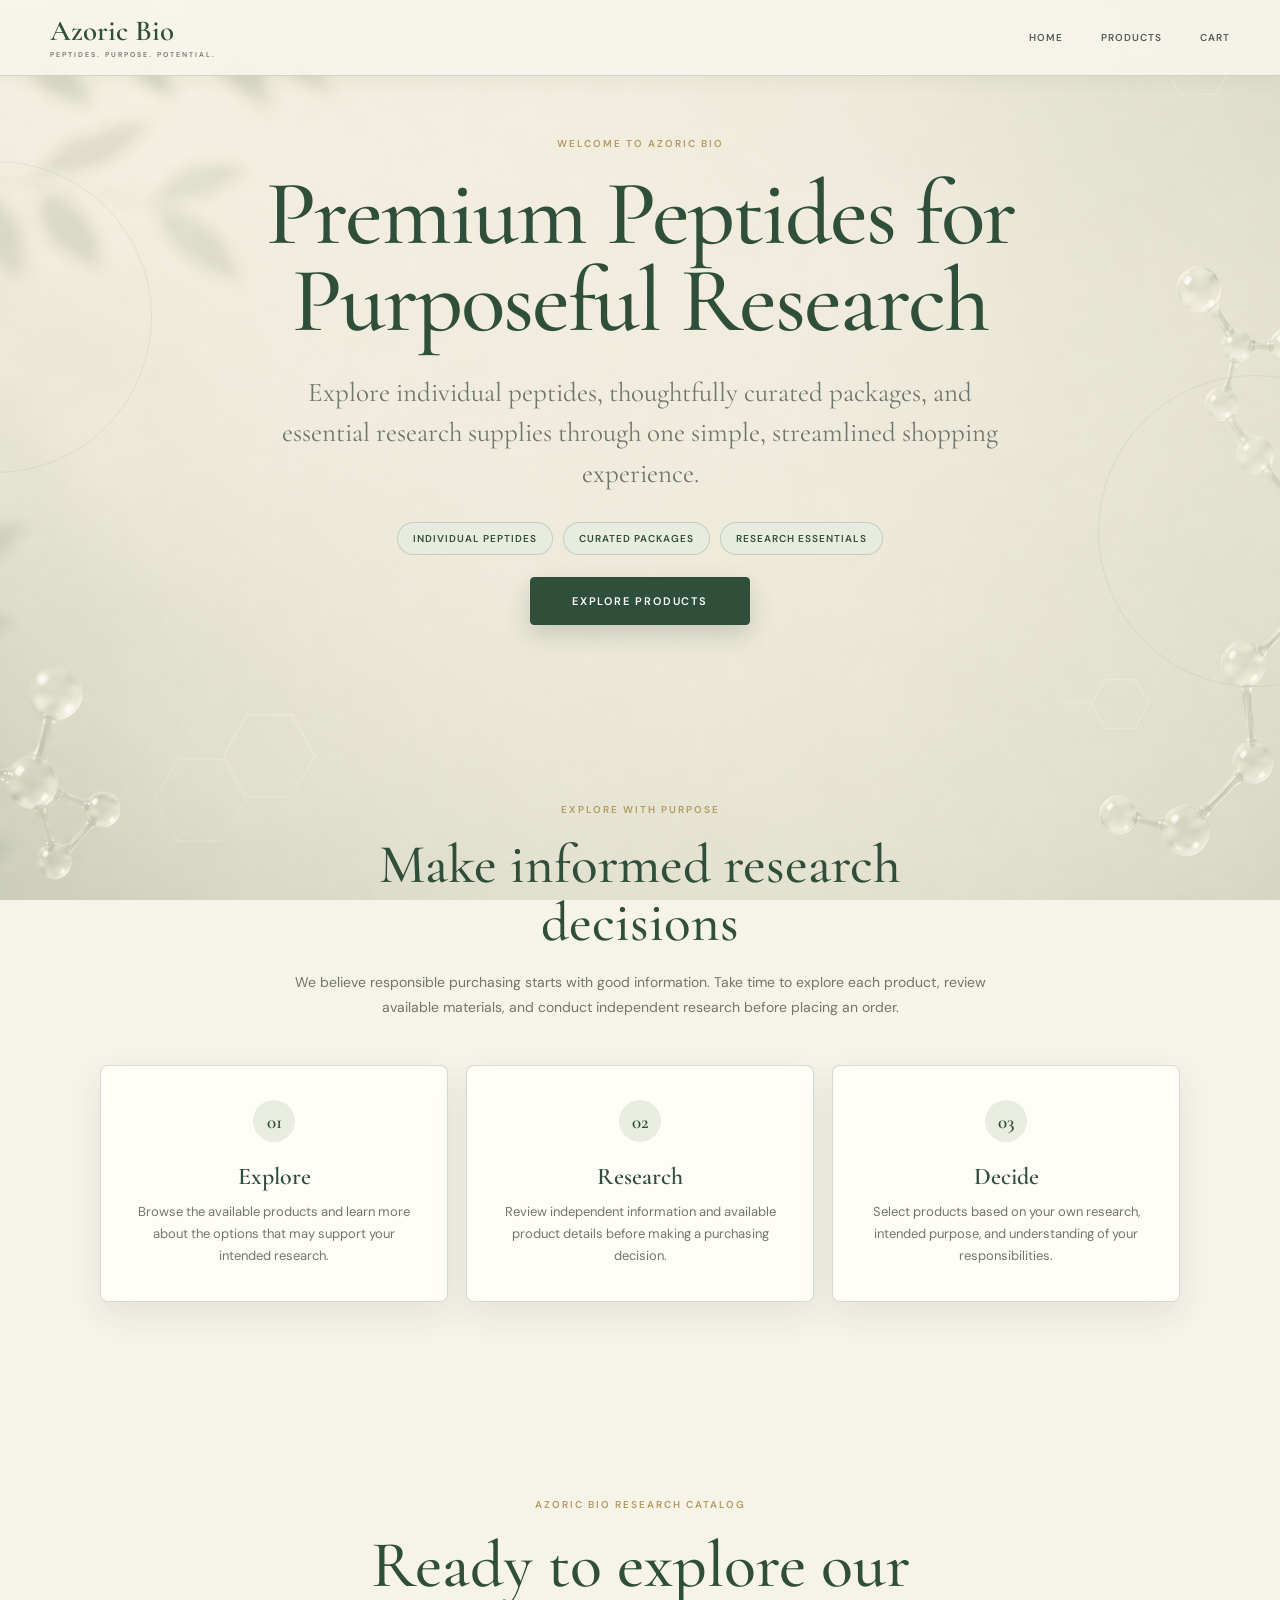
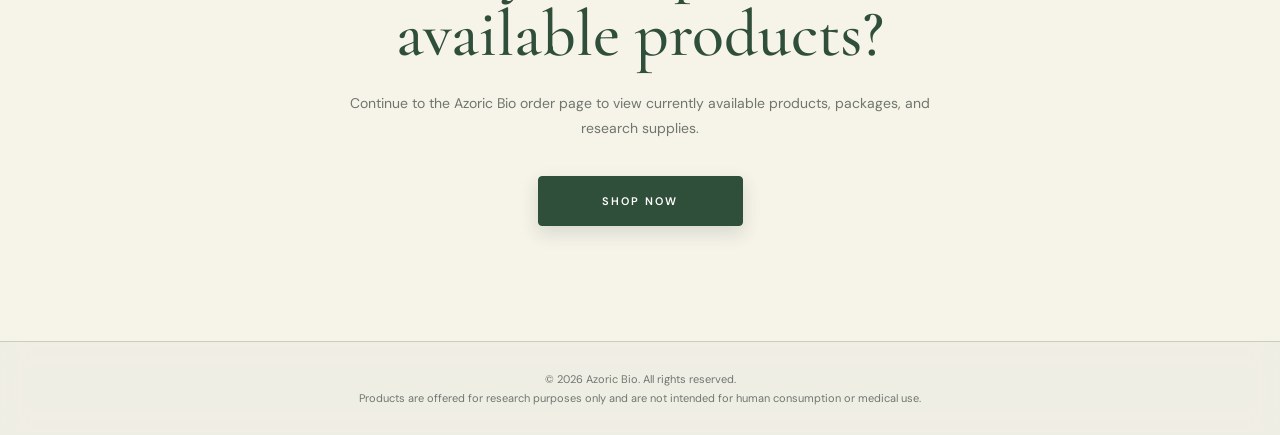
==== commit eb05abde: "Update index.html" ====
--- a/index.html
+++ b/index.html
@@ -484,9 +484,9 @@
     </a>
 
     <nav class="main-nav" aria-label="Main navigation">
-      <a href="#top">Home</a>
-      <a href="#informed-research">Our Approach</a>
-      <a class="nav-shop" href="order.html">Products</a>
+      <a class="active" href="index.html">Home</a>
+      <a href="order.html">Products</a>
+      <a href="cart.html">Cart</a>
     </nav>
   </header>
 
--- a/azoric-theme.css
+++ b/azoric-theme.css
@@ -336,3 +336,12 @@
     width: min(100%, 300px);
   }
 }
+
+.storefront-intro h1 {
+  color: var(--az-green);
+  font-family: "Cormorant Garamond", Georgia, serif;
+  font-size: clamp(40px, 5vw, 58px);
+  font-weight: 500;
+  line-height: 1.05;
+}
+
